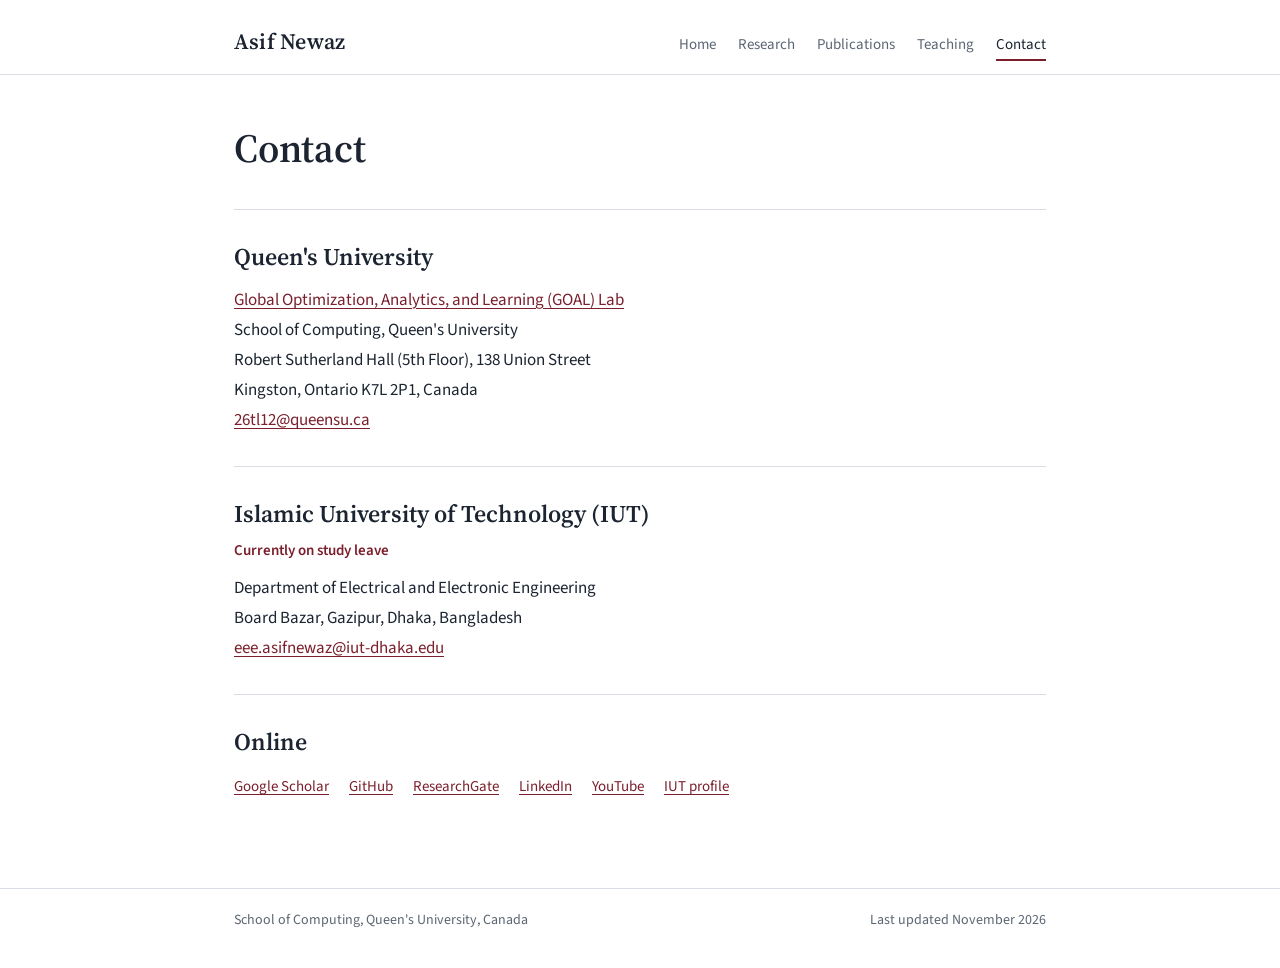
==== contact.html @ a0d8319f "Add academic personal website Home, Research, Publications, Teaching and Contact pages, shared style" ====
<!DOCTYPE html>
<html lang="en">
<head>
<meta charset="utf-8">
<meta name="viewport" content="width=device-width, initial-scale=1">
<title>Contact | Asif Newaz</title>
<meta name="description" content="Contact details for Asif Newaz at Queen's University and the Islamic University of Technology.">
<link rel="preconnect" href="https://fonts.googleapis.com">
<link rel="preconnect" href="https://fonts.gstatic.com" crossorigin>
<link href="https://fonts.googleapis.com/css2?family=Source+Sans+3:wght@400;600&family=Source+Serif+4:opsz,wght@8..60,600&display=swap" rel="stylesheet">
<link rel="icon" href="assets/favicon.svg" type="image/svg+xml">
<link rel="icon" href="assets/favicon-32.png" sizes="32x32" type="image/png">
<link rel="apple-touch-icon" href="assets/apple-touch-icon.png">
<link rel="stylesheet" href="assets/style.css">
</head>
<body>
<a class="skip" href="#content">Skip to content</a>

<header class="site">
  <div class="wrap">
    <a class="brand" href="index.html">Asif Newaz</a>
    <nav aria-label="Main">
      <ul>
        <li><a href="index.html">Home</a></li>
        <li><a href="research.html">Research</a></li>
        <li><a href="publications.html">Publications</a></li>
        <li><a href="teaching.html">Teaching</a></li>
        <li><a href="contact.html" aria-current="page">Contact</a></li>
      </ul>
    </nav>
  </div>
</header>

<main id="content" class="wrap">

  <section aria-labelledby="top">
    <h1 id="top">Contact</h1>
  </section>

  <section aria-labelledby="queens">
    <h2 id="queens">Queen's University</h2>
    <address class="contact">
      <span><a href="https://goal-soc-queensu.github.io">Global Optimization, Analytics, and Learning (GOAL) Lab</a></span>
      <span>School of Computing, Queen's University</span>
      <span>Robert Sutherland Hall (5th Floor), 138 Union Street</span>
      <span>Kingston, Ontario K7L 2P1, Canada</span>
      <span><a href="mailto:26tl12@queensu.ca">26tl12@queensu.ca</a></span>
    </address>
  </section>

  <section aria-labelledby="iut">
    <h2 id="iut">Islamic University of Technology (IUT)</h2>
    <p class="status">Currently on study leave</p>
    <address class="contact">
      <span>Department of Electrical and Electronic Engineering</span>
      <span>Board Bazar, Gazipur, Dhaka, Bangladesh</span>
      <span><a href="mailto:eee.asifnewaz@iut-dhaka.edu">eee.asifnewaz@iut-dhaka.edu</a></span>
    </address>
  </section>

  <section aria-labelledby="online">
    <h2 id="online">Online</h2>
    <ul class="links">
      <li><a href="https://scholar.google.com/citations?user=7XXXXdwAAAAJ&amp;hl=en">Google Scholar</a></li>
      <li><a href="https://github.com/newaz-aa">GitHub</a></li>
      <li><a href="https://www.researchgate.net/profile/Asif-Newaz">ResearchGate</a></li>
      <li><a href="https://www.linkedin.com/in/asif-newaz-811416106">LinkedIn</a></li>
      <li><a href="https://www.youtube.com/@asifnewaz9391">YouTube</a></li>
      <li><a href="https://eee.iutoic-dhaka.edu/profile/asifnewaz">IUT profile</a></li>
    </ul>
  </section>

</main>

<footer class="site">
  <div class="wrap">
    <span>School of Computing, Queen's University, Canada</span>
    <span>Last updated November 2026</span>
  </div>
</footer>
</body>
</html>
---- assets/style.css ----
/* Formal academic style. Layout: one centered column, header with name and nav, content sections separated by thin rules. */
:root {
  --bg: #ffffff;
  --ink: #1b2430;
  --muted: #5b6673;
  --rule: #d9dee4;
  --accent: #7a1f2b;
  --accent-soft: #f6eff0;
  --serif: "Source Serif 4", "Source Serif Pro", Georgia, "Times New Roman", serif;
  --sans: "Source Sans 3", "Source Sans Pro", system-ui, -apple-system, "Segoe UI", Arial, sans-serif;
  color-scheme: light;
}
* { box-sizing: border-box; }
html { scroll-behavior: smooth; }
body {
  margin: 0; background: var(--bg); color: var(--ink);
  font: 400 17px/1.65 var(--sans);
}
a { color: var(--accent); text-underline-offset: 3px; }
a:hover { text-decoration-thickness: 2px; }
a:focus-visible { outline: 2px solid var(--accent); outline-offset: 3px; border-radius: 2px; }
.skip { position: absolute; left: -999px; }
.skip:focus { left: 16px; top: 16px; background: var(--bg); padding: 8px 12px; z-index: 10; }

.wrap { max-width: 860px; margin: 0 auto; padding: 0 24px; }
header.site { border-bottom: 1px solid var(--rule); }
header.site .wrap { display: flex; flex-wrap: wrap; align-items: baseline; justify-content: space-between; gap: 8px 32px; padding-top: 28px; padding-bottom: 16px; }
.brand { font: 600 22px/1.2 var(--serif); color: var(--ink); text-decoration: none; letter-spacing: 0.01em; }
nav ul { list-style: none; margin: 0; padding: 0; display: flex; flex-wrap: wrap; gap: 4px 22px; }
nav a { color: var(--muted); text-decoration: none; font-size: 15px; padding: 4px 0; border-bottom: 2px solid transparent; }
nav a:hover { color: var(--ink); }
nav a[aria-current="page"] { color: var(--ink); border-bottom-color: var(--accent); }

main.wrap { padding-top: 48px; padding-bottom: 24px; }
h1, h2, h3 { font-family: var(--serif); font-weight: 600; line-height: 1.25; text-wrap: balance; }
h1 { font-size: 40px; margin: 0 0 4px; letter-spacing: -0.005em; }
h2 { font-size: 24px; margin: 0 0 14px; }
h3 { font-size: 18px; margin: 0 0 4px; }
p { margin: 0 0 14px; max-width: 68ch; }
section { padding: 32px 0; border-top: 1px solid var(--rule); }
section:first-of-type { border-top: 0; padding-top: 0; }

.intro { display: grid; grid-template-columns: 1fr 220px; gap: 40px; align-items: start; }
.titles { color: var(--muted); font-size: 18px; margin: 0 0 20px; }
.titles span { display: block; }
.portrait { width: 220px; aspect-ratio: 1 / 1; background: var(--accent-soft); border: 1px solid var(--rule); border-radius: 4px; display: grid; place-items: center; color: var(--muted); font-size: 14px; text-align: center; padding: 12px; }
.portrait img { width: 100%; height: 100%; object-fit: cover; border-radius: 4px; display: block; }

.links { list-style: none; margin: 18px 0 0; padding: 0; display: flex; flex-wrap: wrap; gap: 6px 20px; font-size: 15px; }

.facts { display: grid; grid-template-columns: 9.5rem 1fr; gap: 10px 24px; margin: 0; }
.facts dt { color: var(--muted); font-size: 15px; padding-top: 2px; }
.facts dd { margin: 0; }
.facts .sub { display: block; color: var(--muted); font-size: 15px; }

.interests { list-style: none; margin: 0; padding: 0; display: grid; grid-template-columns: repeat(2, 1fr); gap: 14px 32px; }
.interests li { padding-left: 14px; border-left: 3px solid var(--accent); }
.interests b { display: block; font-weight: 600; }
.interests span { color: var(--muted); font-size: 15px; }

.pubs { list-style: none; margin: 0; padding: 0; display: grid; gap: 14px; }
.pubs li { padding-left: 14px; border-left: 3px solid var(--rule); }
.pubs .venue { color: var(--muted); font-size: 15px; display: block; }
.more { margin-top: 16px; font-size: 15px; }

.lead { font: 400 21px/1.55 var(--serif); max-width: 62ch; }
.entry { padding-left: 14px; border-left: 3px solid var(--rule); margin: 0 0 18px; }
.entry h3 { margin: 0 0 2px; }
.entry p { margin-bottom: 6px; }
.entry-links { display: flex; flex-wrap: wrap; gap: 4px 18px; font-size: 15px; margin: 0 0 6px; }

h3.area { font: 600 13px/1.4 var(--sans); letter-spacing: 0.08em; text-transform: uppercase; color: var(--muted); margin: 28px 0 12px; }
.oneline { list-style: none; margin: 0; padding: 0; display: grid; gap: 10px; }
.oneline li { padding-left: 14px; border-left: 3px solid var(--rule); }
.oneline .t { font-weight: 600; }
.oneline .v { color: var(--muted); font-size: 15px; margin: 0 6px; }
.oneline .v::before { content: "\00b7"; margin-right: 8px; }
.oneline a { font-size: 15px; }
address.contact { font-style: normal; display: grid; gap: 2px; }
.status { color: var(--accent); font-weight: 600; font-size: 15px; margin: -4px 0 10px; }
.plain { list-style: none; margin: 0; padding: 0; }
.plain li + li { margin-top: 2px; }
.jump { display: flex; flex-wrap: wrap; gap: 6px 20px; font-size: 15px; }
.biblio { list-style: none; margin: 0; padding: 0; display: grid; gap: 18px; }
.biblio li { display: grid; grid-template-columns: 3.5rem 1fr; gap: 0 16px; }
.biblio .year { color: var(--muted); font-size: 15px; padding-top: 2px; font-variant-numeric: tabular-nums; }
.biblio a { font-weight: 600; }
.biblio .authors, .biblio .venue { display: block; font-size: 15px; color: var(--muted); }
.biblio .authors b { color: var(--ink); }
.biblio .venue a { font-weight: 400; }

footer.site { border-top: 1px solid var(--rule); margin-top: 32px; }
footer.site .wrap { padding-top: 20px; padding-bottom: 36px; color: var(--muted); font-size: 14px; display: flex; flex-wrap: wrap; justify-content: space-between; gap: 8px 24px; }

@media (max-width: 720px) {
  body { font-size: 16px; }
  .intro { grid-template-columns: 1fr; gap: 24px; }
  .portrait { width: 160px; order: -1; }
  h1 { font-size: 32px; }
  .facts { grid-template-columns: 1fr; gap: 2px; }
  .facts dd { margin-bottom: 12px; }
  .interests { grid-template-columns: 1fr; }
}
@media (prefers-reduced-motion: reduce) { html { scroll-behavior: auto; } }
@media print { header.site nav, .links { display: none; } }
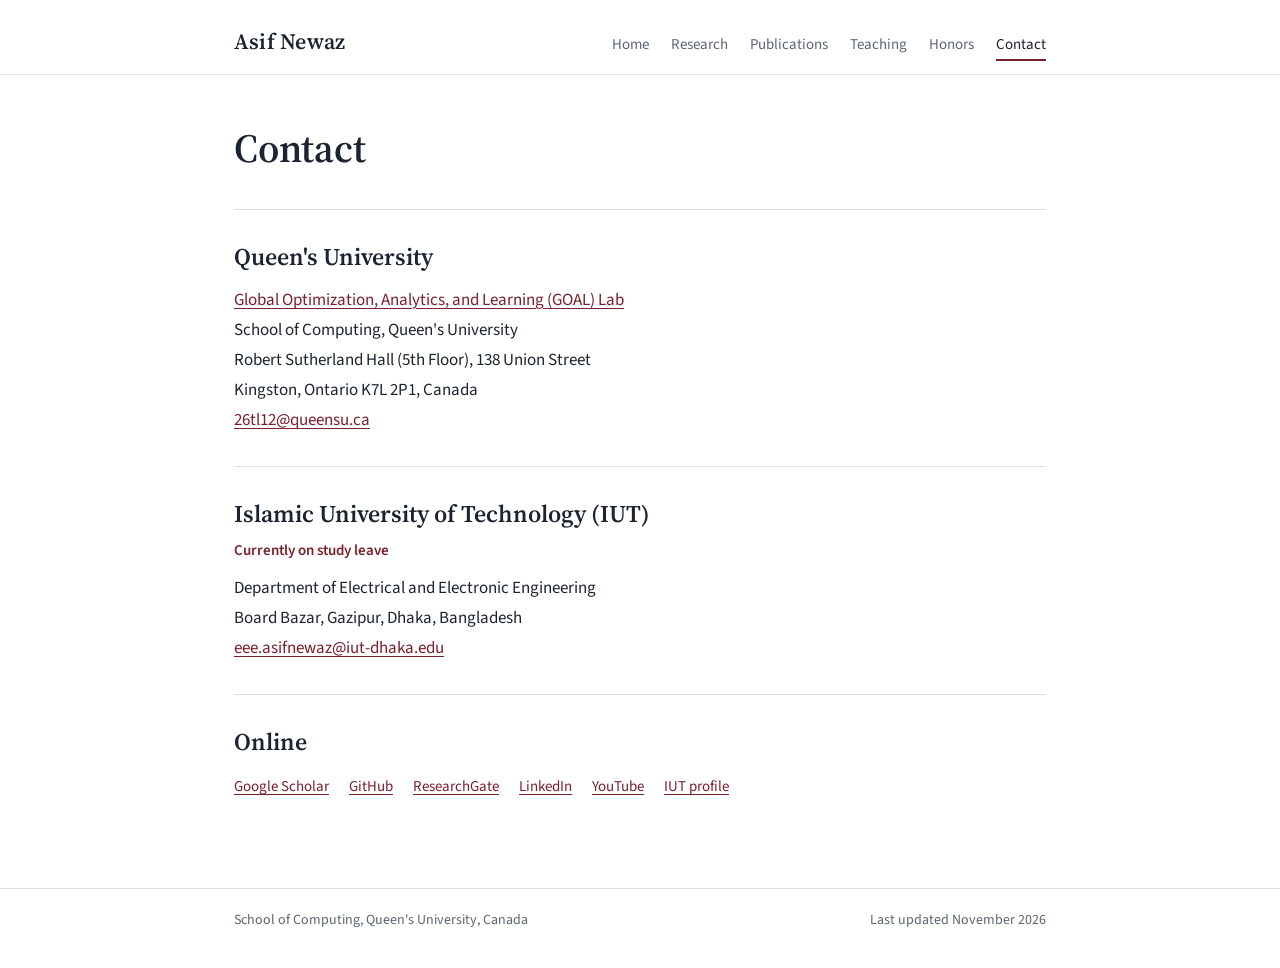
==== commit 8a1caf2d: "Update bio, education, links and add Honors page Photo moved to the left, bio and Education wording " ====
--- a/contact.html
+++ b/contact.html
@@ -25,6 +25,7 @@
         <li><a href="research.html">Research</a></li>
         <li><a href="publications.html">Publications</a></li>
         <li><a href="teaching.html">Teaching</a></li>
+        <li><a href="honors.html">Honors</a></li>
         <li><a href="contact.html" aria-current="page">Contact</a></li>
       </ul>
     </nav>
@@ -40,7 +41,7 @@
   <section aria-labelledby="queens">
     <h2 id="queens">Queen's University</h2>
     <address class="contact">
-      <span><a href="https://goal-soc-queensu.github.io">Global Optimization, Analytics, and Learning (GOAL) Lab</a></span>
+      <span><a href="https://goal-soc-queensu.github.io" target="_blank" rel="noopener noreferrer">Global Optimization, Analytics, and Learning (GOAL) Lab</a></span>
       <span>School of Computing, Queen's University</span>
       <span>Robert Sutherland Hall (5th Floor), 138 Union Street</span>
       <span>Kingston, Ontario K7L 2P1, Canada</span>
@@ -61,12 +62,12 @@
   <section aria-labelledby="online">
     <h2 id="online">Online</h2>
     <ul class="links">
-      <li><a href="https://scholar.google.com/citations?user=7XXXXdwAAAAJ&amp;hl=en">Google Scholar</a></li>
-      <li><a href="https://github.com/newaz-aa">GitHub</a></li>
-      <li><a href="https://www.researchgate.net/profile/Asif-Newaz">ResearchGate</a></li>
-      <li><a href="https://www.linkedin.com/in/asif-newaz-811416106">LinkedIn</a></li>
-      <li><a href="https://www.youtube.com/@asifnewaz9391">YouTube</a></li>
-      <li><a href="https://eee.iutoic-dhaka.edu/profile/asifnewaz">IUT profile</a></li>
+      <li><a href="https://scholar.google.com/citations?user=7XXXXdwAAAAJ&amp;hl=en" target="_blank" rel="noopener noreferrer">Google Scholar</a></li>
+      <li><a href="https://github.com/newaz-aa" target="_blank" rel="noopener noreferrer">GitHub</a></li>
+      <li><a href="https://www.researchgate.net/profile/Asif-Newaz" target="_blank" rel="noopener noreferrer">ResearchGate</a></li>
+      <li><a href="https://www.linkedin.com/in/asif-newaz-811416106" target="_blank" rel="noopener noreferrer">LinkedIn</a></li>
+      <li><a href="https://www.youtube.com/@asifnewaz9391" target="_blank" rel="noopener noreferrer">YouTube</a></li>
+      <li><a href="https://eee.iutoic-dhaka.edu/profile/asifnewaz" target="_blank" rel="noopener noreferrer">IUT profile</a></li>
     </ul>
   </section>
 
--- a/assets/style.css
+++ b/assets/style.css
@@ -40,10 +40,10 @@
 section { padding: 32px 0; border-top: 1px solid var(--rule); }
 section:first-of-type { border-top: 0; padding-top: 0; }
 
-.intro { display: grid; grid-template-columns: 1fr 220px; gap: 40px; align-items: start; }
+.intro { display: grid; grid-template-columns: 220px 1fr; gap: 40px; align-items: start; }
 .titles { color: var(--muted); font-size: 18px; margin: 0 0 20px; }
 .titles span { display: block; }
-.portrait { width: 220px; aspect-ratio: 1 / 1; background: var(--accent-soft); border: 1px solid var(--rule); border-radius: 4px; display: grid; place-items: center; color: var(--muted); font-size: 14px; text-align: center; padding: 12px; }
+.portrait { order: -1; width: 220px; aspect-ratio: 1 / 1; background: var(--accent-soft); border: 1px solid var(--rule); border-radius: 4px; display: grid; place-items: center; color: var(--muted); font-size: 14px; text-align: center; padding: 12px; }
 .portrait img { width: 100%; height: 100%; object-fit: cover; border-radius: 4px; display: block; }
 
 .links { list-style: none; margin: 18px 0 0; padding: 0; display: flex; flex-wrap: wrap; gap: 6px 20px; font-size: 15px; }
